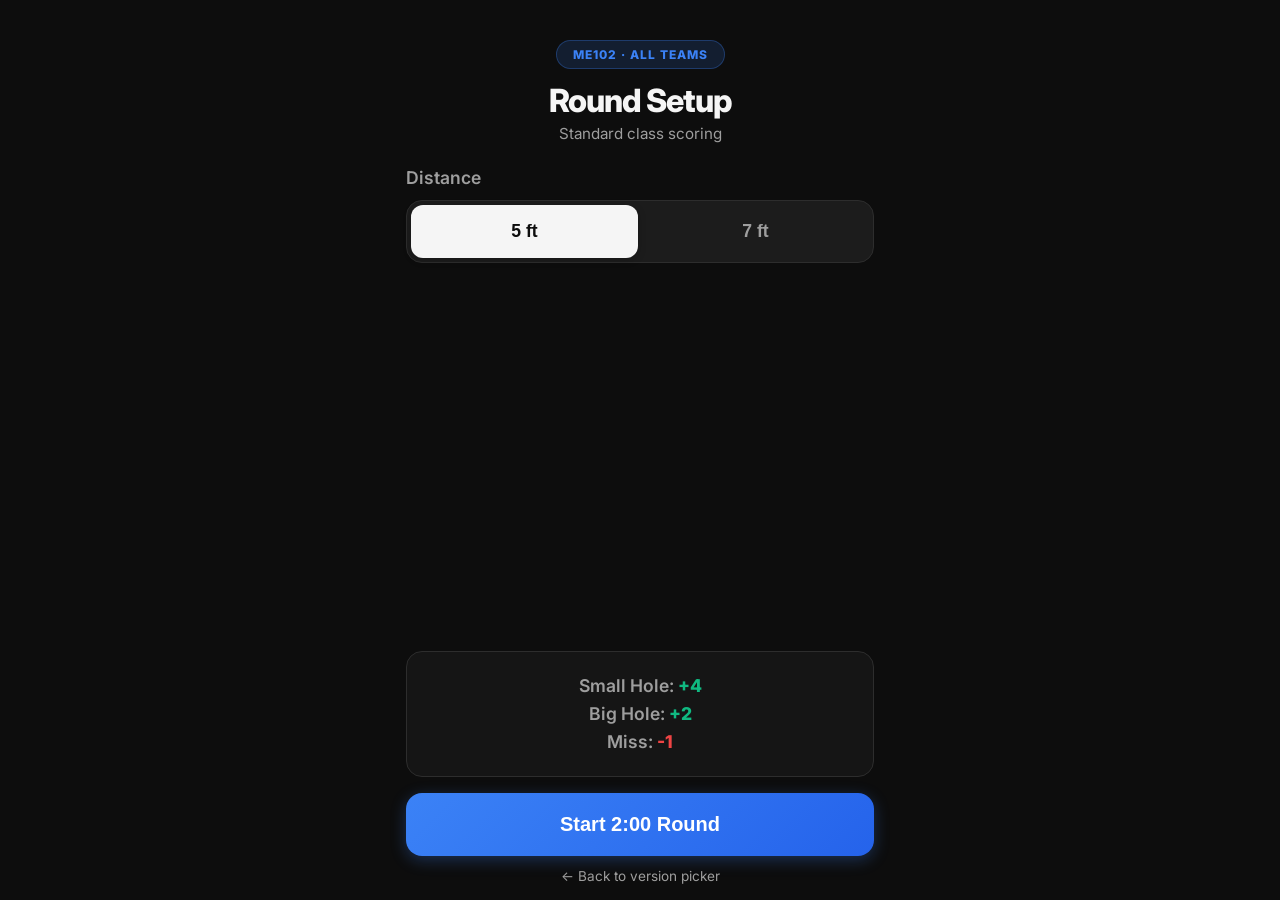
==== public/index.html @ f63f63f1 "Add /team8 and /public versions with landing page picker" ====
<!DOCTYPE html>
<html lang="en">

<head>
    <meta charset="UTF-8">
    <meta name="viewport"
        content="width=device-width, initial-scale=1.0, maximum-scale=1.0, user-scalable=no, viewport-fit=cover">
    <title>ME102 Class Scorer</title>
    <meta name="theme-color" content="#121212">
    <meta name="mobile-web-app-capable" content="yes">
    <meta name="apple-mobile-web-app-status-bar-style" content="black-translucent">
    <link rel="manifest" href="manifest.json">
    <link rel="stylesheet" href="style.css">
    <link rel="preconnect" href="https://fonts.googleapis.com">
    <link rel="preconnect" href="https://fonts.gstatic.com" crossorigin>
    <link href="https://fonts.googleapis.com/css2?family=Inter:wght@400;600;800&display=swap" rel="stylesheet">
</head>

<body>
    <div class="app-container">

        <!-- SETUP SCREEN -->
        <div id="setup-screen" class="screen view-active">
            <header class="setup-header">
                <div class="badge badge-blue">ME102 · All Teams</div>
                <h1 class="app-title">Round Setup</h1>
                <p class="subtitle">Standard class scoring</p>
            </header>

            <div class="setup-content">
                <div class="setup-group">
                    <h3>Distance</h3>
                    <div class="toggle-group" id="distance-group">
                        <button class="toggle-btn active" data-setting="distance" data-val="5ft">5 ft</button>
                        <button class="toggle-btn" data-setting="distance" data-val="7ft">7 ft</button>
                    </div>
                </div>

                <div class="summary-box">
                    <p>Small Hole: <span id="setup-pts-small" class="highlight">+4</span></p>
                    <p>Big Hole: <span id="setup-pts-big" class="highlight">+2</span></p>
                    <p>Miss: <span class="highlight-danger">-1</span></p>
                </div>
            </div>

            <footer class="setup-footer">
                <button id="btn-start" class="primary-btn pulse-on-tap">Start 2:00 Round</button>
                <a href="../" class="back-link">← Back to version picker</a>
            </footer>
        </div>

        <!-- GAME SCREEN -->
        <div id="game-screen" class="screen view-hidden">
            <header class="game-header">
                <div class="timer-container">
                    <div id="timer-display" class="timer">02:00</div>
                </div>
                <div class="scoreboard-mini">
                    <div class="score-main">
                        <span class="score-label">SCORE</span>
                        <div id="game-score" class="score-value">0</div>
                    </div>
                    <div class="score-stats">
                        <div class="stat"><span class="stat-name">Big</span> <span id="stat-big"
                                class="stat-num">0</span></div>
                        <div class="stat"><span class="stat-name">Small</span> <span id="stat-small"
                                class="stat-num">0</span></div>
                        <div class="stat"><span class="stat-name">Miss</span> <span id="stat-miss"
                                class="stat-num">0</span></div>
                    </div>
                </div>
            </header>

            <section class="game-controls">
                <button id="btn-small" class="circle-btn circle-small primary-circle pulse-on-tap">
                    <span class="btn-name">Small</span>
                    <span class="btn-pts" id="pts-small">+4</span>
                </button>
                <button id="btn-big" class="circle-btn circle-big success-btn pulse-on-tap">
                    <span class="btn-name">Big</span>
                    <span class="btn-pts" id="pts-big">+2</span>
                </button>
                <div class="miss-container">
                    <button id="btn-miss" class="rect-btn danger-btn pulse-on-tap">
                        <span class="btn-name">MISS</span>
                        <span class="btn-pts">-1</span>
                    </button>
                </div>
            </section>

            <footer class="game-footer footer-actions">
                <button id="btn-undo" class="action-btn" disabled>
                    <svg width="20" height="20" viewBox="0 0 24 24" fill="none" stroke="currentColor" stroke-width="2"
                        stroke-linecap="round" stroke-linejoin="round">
                        <path d="M3 7v6h6" />
                        <path d="M21 17a9 9 0 00-9-9 9 9 0 00-6 2.3L3 13" />
                    </svg>
                    Undo
                </button>
                <button id="btn-end" class="action-btn danger-text">
                    <svg width="20" height="20" viewBox="0 0 24 24" fill="none" stroke="currentColor" stroke-width="2"
                        stroke-linecap="round" stroke-linejoin="round">
                        <rect x="3" y="3" width="18" height="18" rx="2" ry="2" />
                        <line x1="9" y1="9" x2="15" y2="15" />
                        <line x1="15" y1="9" x2="9" y2="15" />
                    </svg>
                    End Round
                </button>
            </footer>
        </div>

        <!-- RESULTS SCREEN -->
        <div id="results-screen" class="screen view-hidden">
            <header class="results-header">
                <h1 class="results-title">Round Over</h1>
                <p class="results-subtitle" id="results-config">5 ft</p>
            </header>
            <div class="results-card">
                <div class="results-score-block">
                    <span class="results-score-label">FINAL SCORE</span>
                    <div id="results-score" class="results-score-value">0</div>
                </div>
                <div class="results-divider"></div>
                <div class="results-stats">
                    <div class="results-stat-row"><span class="results-stat-name">Big Hole</span><span id="results-big"
                            class="results-stat-val success-color">0</span></div>
                    <div class="results-stat-row"><span class="results-stat-name">Small Hole</span><span
                            id="results-small" class="results-stat-val primary-color">0</span></div>
                    <div class="results-stat-row"><span class="results-stat-name">Misses</span><span id="results-miss"
                            class="results-stat-val danger-color">0</span></div>
                    <div class="results-stat-row"><span class="results-stat-name">Total Balls</span><span
                            id="results-total" class="results-stat-val">0</span></div>
                    <div class="results-stat-row"><span class="results-stat-name">Accuracy</span><span
                            id="results-accuracy" class="results-stat-val">0%</span></div>
                </div>
            </div>
            <footer class="results-footer">
                <button id="btn-new-round" class="primary-btn">New Round</button>
            </footer>
        </div>

        <!-- CONFIRM MODAL -->
        <div id="confirm-overlay" class="confirm-overlay hidden">
            <div class="confirm-card">
                <p class="confirm-msg">End current round?</p>
                <div class="confirm-actions">
                    <button id="confirm-cancel" class="confirm-btn confirm-cancel">Cancel</button>
                    <button id="confirm-yes" class="confirm-btn confirm-yes">End Round</button>
                </div>
            </div>
        </div>

    </div>
    <script src="app.js"></script>
</body>

</html>
---- public/style.css ----
:root {
    --bg-color: #0d0d0d;
    --card-bg: #1c1c1c;
    --text-main: #f5f5f5;
    --text-muted: #9e9e9e;
    --accent-success: #10B981;
    /* Green for IN */
    --accent-primary: #3B82F6;
    /* Blue for Start */
    --accent-danger: #EF4444;
    /* Red for Miss/End */
    --border-color: #2d2d2d;

    font-family: 'Inter', -apple-system, BlinkMacSystemFont, "Segoe UI", Roboto, Helvetica, Arial, sans-serif;
}

* {
    box-sizing: border-box;
    margin: 0;
    padding: 0;
    -webkit-tap-highlight-color: transparent;
}

body {
    background-color: var(--bg-color);
    color: var(--text-main);
    display: flex;
    justify-content: center;
    overscroll-behavior-y: none;
    /* Prevent pull-to-refresh on mobile */
    min-height: 100vh;
    min-height: 100dvh;
    user-select: none;
    -webkit-user-select: none;
}

.app-container {
    width: 100%;
    max-width: 500px;
    height: 100vh;
    height: 100dvh;
    overflow: hidden;
    position: relative;
}

.screen {
    width: 100%;
    height: 100%;
    position: absolute;
    top: 0;
    left: 0;
    display: flex;
    flex-direction: column;
    padding: 16px;
    transition: opacity 0.3s ease, transform 0.3s ease;
}

.view-hidden {
    opacity: 0;
    pointer-events: none;
    transform: translateX(20px);
}

.view-active {
    opacity: 1;
    pointer-events: auto;
    transform: translateX(0);
}

/* =========================================
   SETUP SCREEN
========================================= */

.setup-header {
    margin-bottom: 24px;
    margin-top: 24px;
    text-align: center;
}

.app-title {
    font-size: 2rem;
    font-weight: 800;
    letter-spacing: -1px;
    margin-bottom: 4px;
}

.subtitle {
    color: var(--text-muted);
    font-size: 0.95rem;
}

.badge {
    display: inline-block;
    padding: 6px 16px;
    border-radius: 20px;
    font-size: 0.75rem;
    font-weight: 800;
    letter-spacing: 1px;
    text-transform: uppercase;
    margin-bottom: 12px;
}

.badge-green {
    background: rgba(16, 185, 129, 0.15);
    color: var(--accent-success);
    border: 1px solid rgba(16, 185, 129, 0.3);
}

.badge-blue {
    background: rgba(59, 130, 246, 0.15);
    color: var(--accent-primary);
    border: 1px solid rgba(59, 130, 246, 0.3);
}

.back-link {
    display: block;
    text-align: center;
    margin-top: 12px;
    color: var(--text-muted);
    font-size: 0.85rem;
    text-decoration: none;
}

.back-link:active {
    color: var(--text-main);
}

.setup-content {
    flex: 1;
    display: flex;
    flex-direction: column;
    gap: 24px;
}

.setup-group h3 {
    margin-bottom: 12px;
    font-size: 1.1rem;
    color: var(--text-muted);
    font-weight: 600;
}

.toggle-group {
    display: flex;
    background: var(--card-bg);
    border-radius: 16px;
    border: 1px solid var(--border-color);
    padding: 4px;
    gap: 4px;
}

.toggle-btn {
    flex: 1;
    padding: 16px 0;
    border-radius: 12px;
    border: none;
    background: transparent;
    color: var(--text-muted);
    font-weight: 700;
    font-size: 1.1rem;
    cursor: pointer;
    transition: all 0.2s;
}

.toggle-btn.active {
    background: var(--text-main);
    color: var(--bg-color);
    box-shadow: 0 2px 8px rgba(0, 0, 0, 0.2);
}

.summary-box {
    margin-top: auto;
    background: rgba(255, 255, 255, 0.03);
    border: 1px solid var(--border-color);
    border-radius: 16px;
    padding: 20px;
    text-align: center;
    font-size: 1.1rem;
    font-weight: 600;
    color: var(--text-muted);
    line-height: 1.6;
}

.summary-box .highlight {
    color: var(--accent-success);
    font-weight: 800;
}

.summary-box .highlight-danger {
    color: var(--accent-danger);
    font-weight: 800;
}

.setup-footer {
    padding-top: 16px;
    flex-shrink: 0;
}

.primary-btn {
    width: 100%;
    padding: 20px;
    border-radius: 16px;
    border: none;
    background: linear-gradient(135deg, var(--accent-primary), #2563EB);
    color: white;
    font-size: 1.25rem;
    font-weight: 800;
    cursor: pointer;
    box-shadow: 0 4px 16px rgba(59, 130, 246, 0.3);
    transition: transform 0.1s;
}

.primary-btn:active {
    transform: scale(0.97);
}

/* =========================================
   GAME SCREEN
========================================= */

.game-header {
    display: flex;
    flex-direction: column;
    align-items: center;
    background: var(--card-bg);
    border-radius: 20px;
    padding: 16px;
    border: 1px solid rgba(255, 255, 255, 0.05);
    margin-bottom: 24px;
    box-shadow: 0 4px 24px rgba(0, 0, 0, 0.4);
}

.timer {
    font-size: 3.5rem;
    font-weight: 800;
    line-height: 1;
    font-variant-numeric: tabular-nums;
    color: var(--text-main);
    text-shadow: 0 2px 10px rgba(0, 0, 0, 0.5);
    margin-bottom: 12px;
    transition: color 0.3s;
}

.timer.warning {
    color: var(--accent-danger);
}

.scoreboard-mini {
    display: flex;
    width: 100%;
    justify-content: space-between;
    align-items: flex-end;
    padding-top: 12px;
    border-top: 1px solid var(--border-color);
}

.score-main {
    display: flex;
    flex-direction: column;
}

.score-label {
    font-size: 0.7rem;
    font-weight: 700;
    color: var(--text-muted);
    letter-spacing: 1px;
}

.score-value {
    font-size: 2.5rem;
    font-weight: 800;
    line-height: 1;
    color: var(--accent-success);
}

.score-stats {
    display: flex;
    gap: 16px;
    margin-bottom: 4px;
}

.stat {
    display: flex;
    flex-direction: column;
    align-items: flex-end;
}

.stat-name {
    font-size: 0.7rem;
    font-weight: 600;
    color: var(--text-muted);
    text-transform: uppercase;
}

.stat-num {
    font-size: 1.5rem;
    font-weight: 700;
    color: var(--text-main);
}

.game-controls {
    flex: 1;
    display: flex;
    flex-direction: column;
    align-items: center;
    justify-content: center;
    gap: 16px;
    padding-bottom: 8px;
}

/* Circle buttons (shared) */
.circle-btn {
    border-radius: 50%;
    border: none;
    display: flex;
    flex-direction: column;
    justify-content: center;
    align-items: center;
    color: white;
    cursor: pointer;
    transition: transform 0.1s cubic-bezier(0.4, 0, 0.2, 1), filter 0.2s;
}

.circle-btn:active {
    transform: scale(0.94);
    filter: brightness(0.9);
}

/* Small Hole circle — smaller, on top */
.circle-small {
    width: 140px;
    height: 140px;
    box-shadow: 0 6px 24px rgba(59, 130, 246, 0.4), inset 0 3px 0 rgba(255, 255, 255, 0.2);
}

.circle-small .btn-name {
    font-size: 1.6rem;
    font-weight: 900;
    text-shadow: 0 2px 6px rgba(0, 0, 0, 0.3);
    line-height: 1.1;
}

.circle-small .btn-pts {
    font-size: 1rem;
    font-weight: 700;
    background: rgba(0, 0, 0, 0.2);
    padding: 2px 10px;
    border-radius: 14px;
    margin-top: 4px;
}

.primary-circle {
    background: linear-gradient(135deg, var(--accent-primary), #2563EB);
}

/* Big Hole circle — larger, below */
.circle-big {
    width: 200px;
    height: 200px;
    box-shadow: 0 8px 32px rgba(16, 185, 129, 0.4), inset 0 4px 0 rgba(255, 255, 255, 0.2);
}

.success-btn {
    background: linear-gradient(135deg, var(--accent-success), #059669);
}

.circle-big .btn-name {
    font-size: 2.8rem;
    font-weight: 900;
    text-shadow: 0 4px 8px rgba(0, 0, 0, 0.3);
    line-height: 1.1;
}

.circle-big .btn-pts {
    font-size: 1.3rem;
    font-weight: 700;
    background: rgba(0, 0, 0, 0.2);
    padding: 4px 14px;
    border-radius: 18px;
    margin-top: 6px;
}

/* Bottom Miss button */
.miss-container {
    width: 100%;
    padding: 0 24px;
}

.rect-btn {
    width: 100%;
    height: 80px;
    border-radius: 20px;
    border: none;
    display: flex;
    justify-content: center;
    align-items: center;
    gap: 12px;
    color: white;
    box-shadow: 0 4px 16px rgba(239, 68, 68, 0.3), inset 0 2px 0 rgba(255, 255, 255, 0.15);
    cursor: pointer;
    transition: transform 0.1s cubic-bezier(0.4, 0, 0.2, 1);
}

.danger-btn {
    background: linear-gradient(135deg, var(--accent-danger), #B91C1C);
}

.rect-btn:active {
    transform: scale(0.96);
}

.rect-btn .btn-name {
    font-size: 1.8rem;
    font-weight: 800;
}

.rect-btn .btn-pts {
    font-size: 1.2rem;
    font-weight: 700;
    background: rgba(0, 0, 0, 0.2);
    padding: 4px 12px;
    border-radius: 12px;
}

/* Footer Actions (Inherited from before, tweaked) */
.footer-actions {
    display: flex;
    gap: 12px;
    flex-shrink: 0;
}

.action-btn {
    flex: 1;
    display: flex;
    align-items: center;
    justify-content: center;
    gap: 6px;
    background: var(--card-bg);
    border: 1px solid var(--border-color);
    color: var(--text-main);
    border-radius: 16px;
    padding: 16px 12px;
    font-size: 0.95rem;
    font-weight: 600;
    cursor: pointer;
    transition: background-color 0.2s;
}

.action-btn:active {
    background: var(--border-color);
}

.action-btn:disabled {
    opacity: 0.5;
    cursor: not-allowed;
}

.danger-text {
    color: var(--accent-danger);
}

/* =========================================
   RESULTS SCREEN
========================================= */

.results-header {
    text-align: center;
    margin-top: 40px;
    margin-bottom: 32px;
}

.results-title {
    font-size: 2.2rem;
    font-weight: 800;
    letter-spacing: -1px;
}

.results-subtitle {
    color: var(--text-muted);
    font-size: 1rem;
    margin-top: 4px;
}

.results-card {
    background: var(--card-bg);
    border-radius: 24px;
    padding: 28px 24px;
    border: 1px solid rgba(255, 255, 255, 0.06);
    box-shadow: 0 8px 40px rgba(0, 0, 0, 0.4);
    flex: 1;
    display: flex;
    flex-direction: column;
}

.results-score-block {
    text-align: center;
    padding-bottom: 24px;
}

.results-score-label {
    font-size: 0.75rem;
    font-weight: 700;
    color: var(--text-muted);
    letter-spacing: 1.5px;
}

.results-score-value {
    font-size: 5rem;
    font-weight: 900;
    line-height: 1;
    margin-top: 4px;
    background: linear-gradient(180deg, #FFFFFF 0%, #A0A0A0 100%);
    -webkit-background-clip: text;
    background-clip: text;
    -webkit-text-fill-color: transparent;
}

.results-divider {
    height: 1px;
    background: var(--border-color);
    margin-bottom: 20px;
}

.results-stats {
    display: flex;
    flex-direction: column;
    gap: 16px;
}

.results-stat-row {
    display: flex;
    justify-content: space-between;
    align-items: center;
    font-size: 1.1rem;
}

.results-stat-name {
    color: var(--text-muted);
    font-weight: 600;
}

.results-stat-val {
    font-weight: 800;
    font-size: 1.3rem;
}

.success-color {
    color: var(--accent-success);
}

.primary-color {
    color: var(--accent-primary);
}

.danger-color {
    color: var(--accent-danger);
}

.results-footer {
    padding-top: 24px;
    flex-shrink: 0;
}

/* =========================================
   CONFIRM MODAL
========================================= */

.confirm-overlay {
    position: absolute;
    inset: 0;
    background: rgba(0, 0, 0, 0.7);
    backdrop-filter: blur(6px);
    -webkit-backdrop-filter: blur(6px);
    display: flex;
    align-items: center;
    justify-content: center;
    z-index: 100;
    padding: 24px;
    transition: opacity 0.2s;
}

.confirm-overlay.hidden {
    opacity: 0;
    pointer-events: none;
}

.confirm-card {
    background: var(--card-bg);
    border: 1px solid var(--border-color);
    border-radius: 20px;
    padding: 28px 24px;
    width: 100%;
    max-width: 340px;
    text-align: center;
    box-shadow: 0 12px 48px rgba(0, 0, 0, 0.5);
}

.confirm-msg {
    font-size: 1.2rem;
    font-weight: 700;
    margin-bottom: 24px;
}

.confirm-actions {
    display: flex;
    gap: 12px;
}

.confirm-btn {
    flex: 1;
    padding: 16px;
    border-radius: 14px;
    border: none;
    font-size: 1rem;
    font-weight: 700;
    cursor: pointer;
    transition: transform 0.1s;
}

.confirm-btn:active {
    transform: scale(0.96);
}

.confirm-cancel {
    background: var(--border-color);
    color: var(--text-main);
}

.confirm-yes {
    background: linear-gradient(135deg, var(--accent-danger), #B91C1C);
    color: white;
}
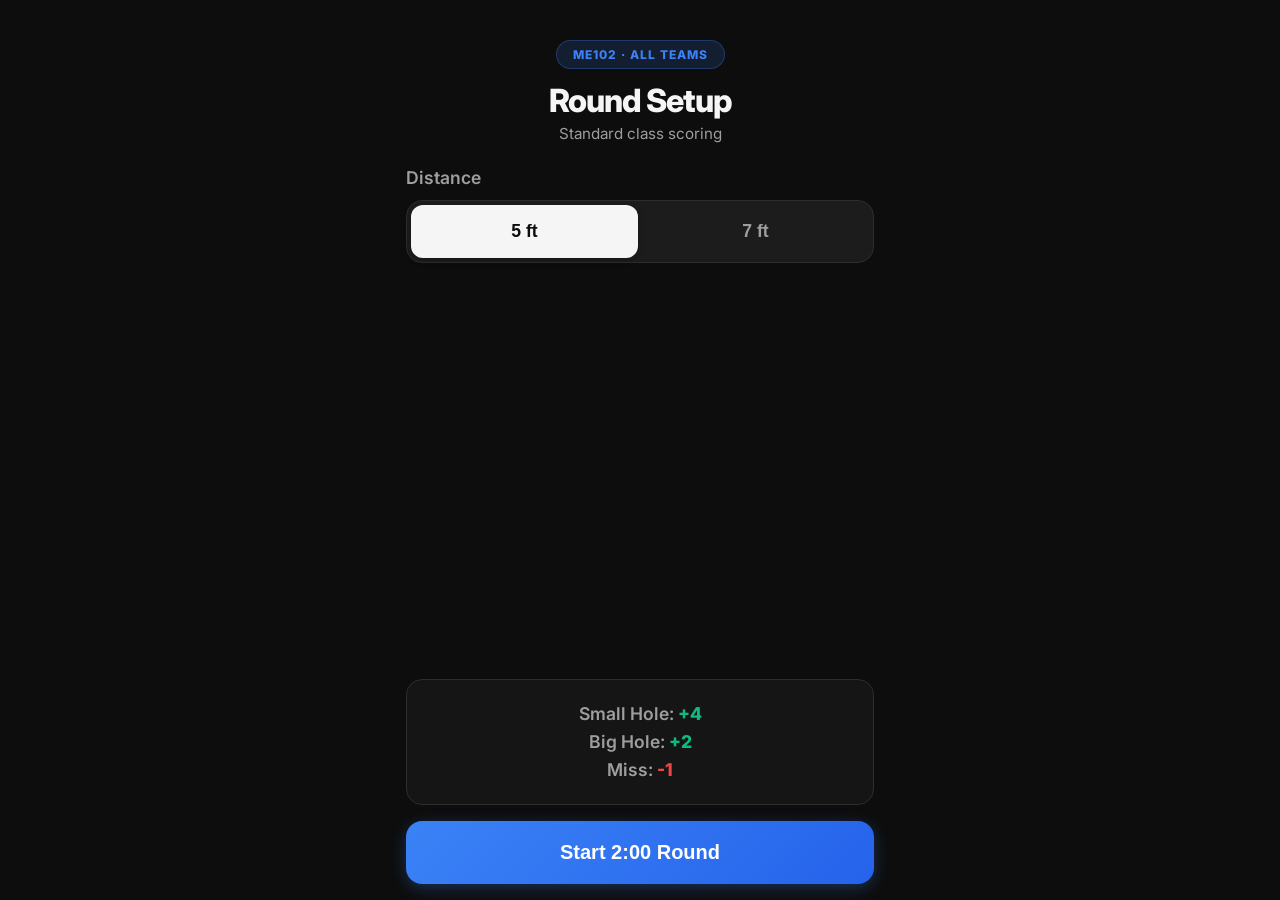
==== commit f6faae51: "Remove back-to-picker links from both versions" ====
--- a/public/index.html
+++ b/public/index.html
@@ -45,7 +45,6 @@
 
             <footer class="setup-footer">
                 <button id="btn-start" class="primary-btn pulse-on-tap">Start 2:00 Round</button>
-                <a href="../" class="back-link">← Back to version picker</a>
             </footer>
         </div>
 
